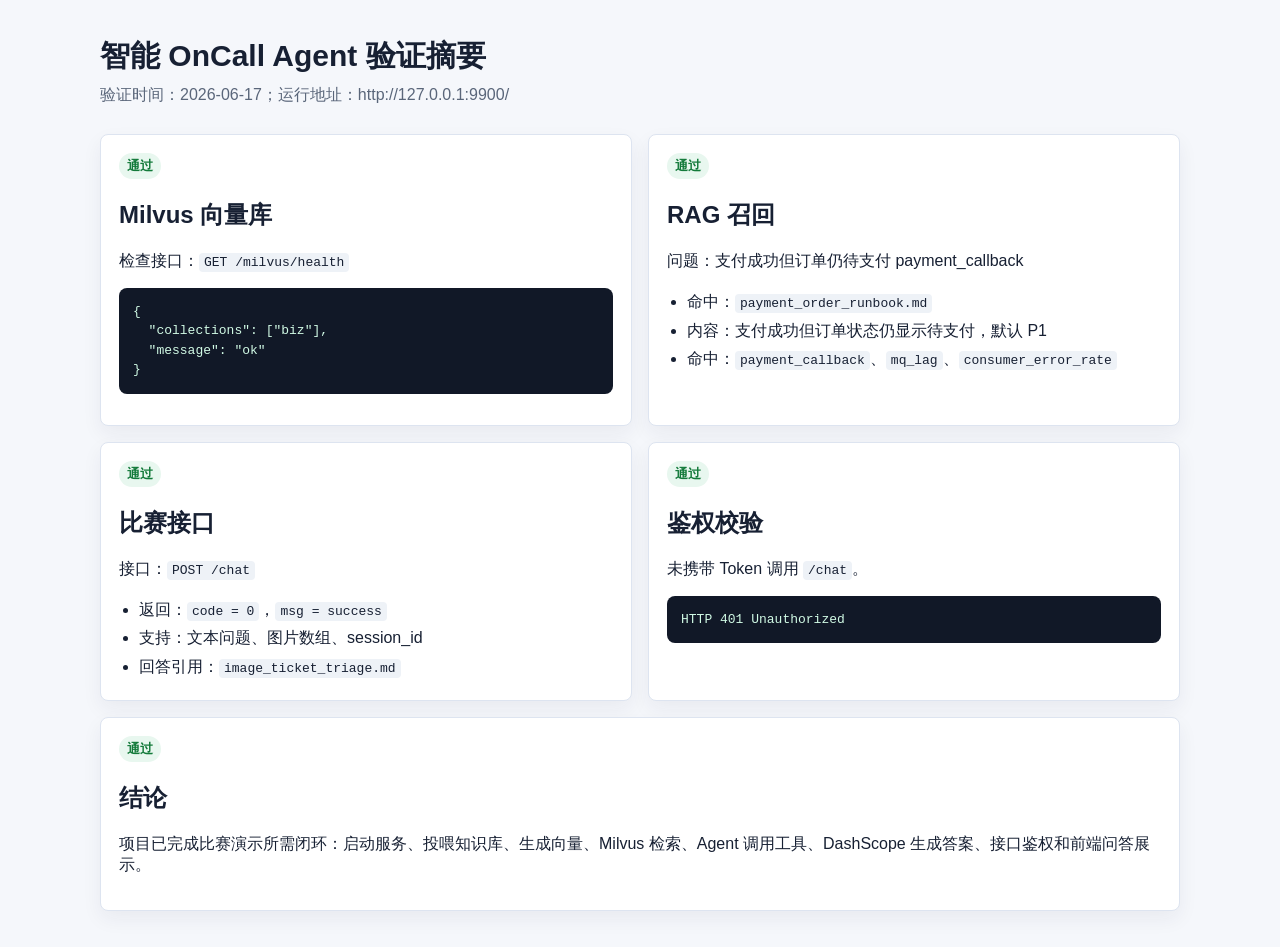
==== contest-deliverables/validation-summary.html @ ac8a7c17 "Prepare clean contest project submission" ====
<!doctype html>
<html lang="zh-CN">
<head>
  <meta charset="utf-8">
  <meta name="viewport" content="width=device-width, initial-scale=1">
  <title>智能 OnCall Agent 验证摘要</title>
  <style>
    body {
      margin: 0;
      font-family: "Microsoft YaHei", Arial, sans-serif;
      background: #f5f7fb;
      color: #172033;
    }
    .wrap {
      max-width: 1080px;
      margin: 0 auto;
      padding: 36px 28px;
    }
    h1 {
      margin: 0 0 8px;
      font-size: 30px;
    }
    .sub {
      color: #5a667a;
      margin-bottom: 28px;
    }
    .grid {
      display: grid;
      grid-template-columns: repeat(2, minmax(0, 1fr));
      gap: 16px;
    }
    .card {
      background: #fff;
      border: 1px solid #dde4f0;
      border-radius: 8px;
      padding: 18px;
      box-shadow: 0 8px 20px rgba(31, 42, 68, .06);
    }
    .ok {
      display: inline-block;
      padding: 4px 8px;
      border-radius: 999px;
      background: #e8f7ef;
      color: #137a3a;
      font-weight: 700;
      font-size: 13px;
    }
    code {
      background: #eef2f7;
      padding: 2px 5px;
      border-radius: 4px;
    }
    pre {
      white-space: pre-wrap;
      background: #111827;
      color: #d1fae5;
      border-radius: 8px;
      padding: 14px;
      overflow: auto;
      font-size: 13px;
      line-height: 1.5;
    }
    .wide {
      grid-column: 1 / -1;
    }
    ul {
      margin: 10px 0 0;
      padding-left: 20px;
      line-height: 1.8;
    }
  </style>
</head>
<body>
  <main class="wrap">
    <h1>智能 OnCall Agent 验证摘要</h1>
    <div class="sub">验证时间：2026-06-17；运行地址：http://127.0.0.1:9900/</div>

    <section class="grid">
      <div class="card">
        <span class="ok">通过</span>
        <h2>Milvus 向量库</h2>
        <p>检查接口：<code>GET /milvus/health</code></p>
        <pre>{
  "collections": ["biz"],
  "message": "ok"
}</pre>
      </div>

      <div class="card">
        <span class="ok">通过</span>
        <h2>RAG 召回</h2>
        <p>问题：支付成功但订单仍待支付 payment_callback</p>
        <ul>
          <li>命中：<code>payment_order_runbook.md</code></li>
          <li>内容：支付成功但订单状态仍显示待支付，默认 P1</li>
          <li>命中：<code>payment_callback</code>、<code>mq_lag</code>、<code>consumer_error_rate</code></li>
        </ul>
      </div>

      <div class="card">
        <span class="ok">通过</span>
        <h2>比赛接口</h2>
        <p>接口：<code>POST /chat</code></p>
        <ul>
          <li>返回：<code>code = 0</code>，<code>msg = success</code></li>
          <li>支持：文本问题、图片数组、session_id</li>
          <li>回答引用：<code>image_ticket_triage.md</code></li>
        </ul>
      </div>

      <div class="card">
        <span class="ok">通过</span>
        <h2>鉴权校验</h2>
        <p>未携带 Token 调用 <code>/chat</code>。</p>
        <pre>HTTP 401 Unauthorized</pre>
      </div>

      <div class="card wide">
        <span class="ok">通过</span>
        <h2>结论</h2>
        <p>项目已完成比赛演示所需闭环：启动服务、投喂知识库、生成向量、Milvus 检索、Agent 调用工具、DashScope 生成答案、接口鉴权和前端问答展示。</p>
      </div>
    </section>
  </main>
</body>
</html>
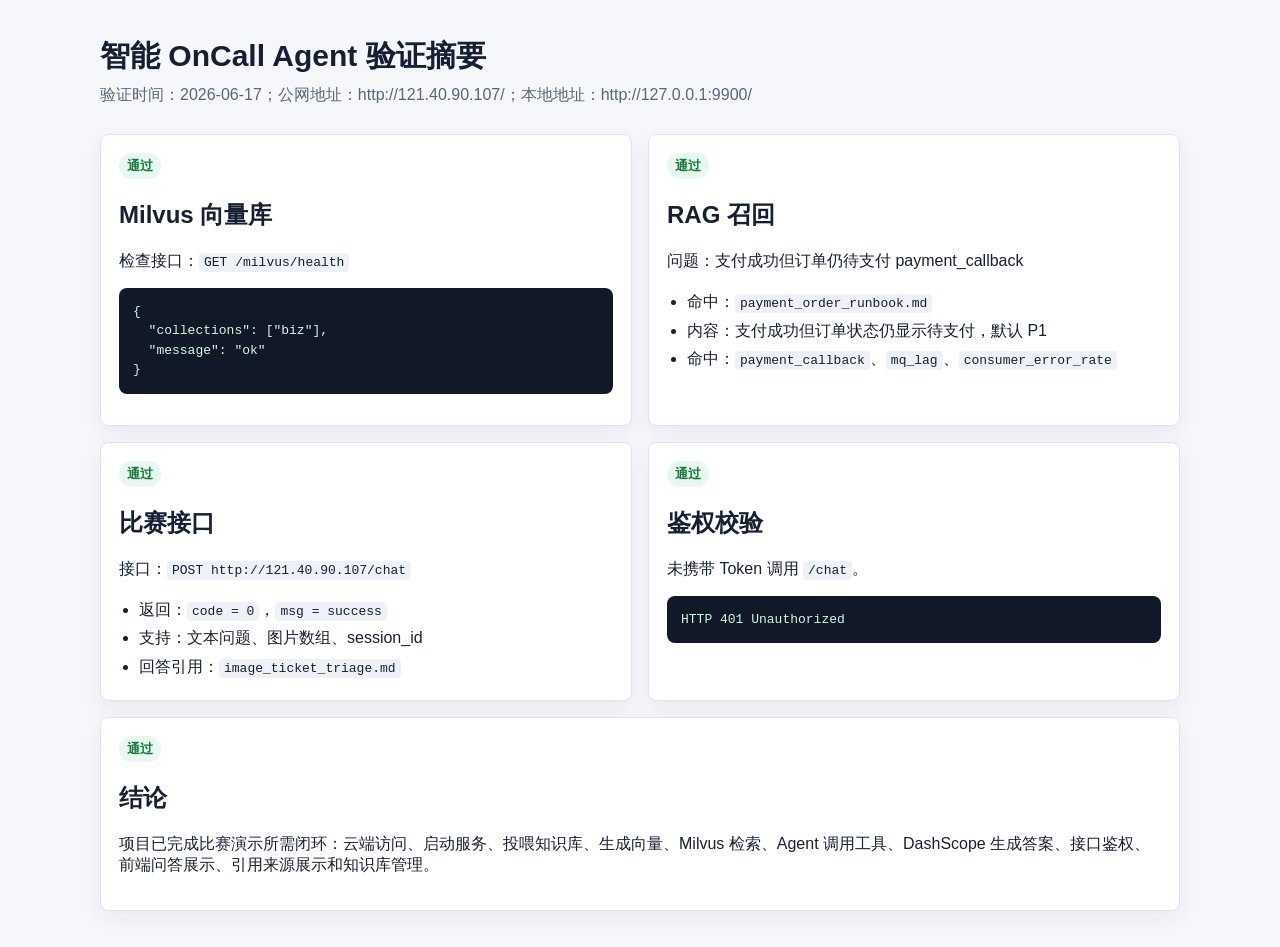
==== commit 48721960: "Polish final contest deliverables" ====
--- a/contest-deliverables/validation-summary.html
+++ b/contest-deliverables/validation-summary.html
@@ -73,7 +73,7 @@
 <body>
   <main class="wrap">
     <h1>智能 OnCall Agent 验证摘要</h1>
-    <div class="sub">验证时间：2026-06-17；运行地址：http://127.0.0.1:9900/</div>
+    <div class="sub">验证时间：2026-06-17；公网地址：http://121.40.90.107/；本地地址：http://127.0.0.1:9900/</div>
 
     <section class="grid">
       <div class="card">
@@ -100,7 +100,7 @@
       <div class="card">
         <span class="ok">通过</span>
         <h2>比赛接口</h2>
-        <p>接口：<code>POST /chat</code></p>
+        <p>接口：<code>POST http://121.40.90.107/chat</code></p>
         <ul>
           <li>返回：<code>code = 0</code>，<code>msg = success</code></li>
           <li>支持：文本问题、图片数组、session_id</li>
@@ -118,7 +118,7 @@
       <div class="card wide">
         <span class="ok">通过</span>
         <h2>结论</h2>
-        <p>项目已完成比赛演示所需闭环：启动服务、投喂知识库、生成向量、Milvus 检索、Agent 调用工具、DashScope 生成答案、接口鉴权和前端问答展示。</p>
+        <p>项目已完成比赛演示所需闭环：云端访问、启动服务、投喂知识库、生成向量、Milvus 检索、Agent 调用工具、DashScope 生成答案、接口鉴权、前端问答展示、引用来源展示和知识库管理。</p>
       </div>
     </section>
   </main>
